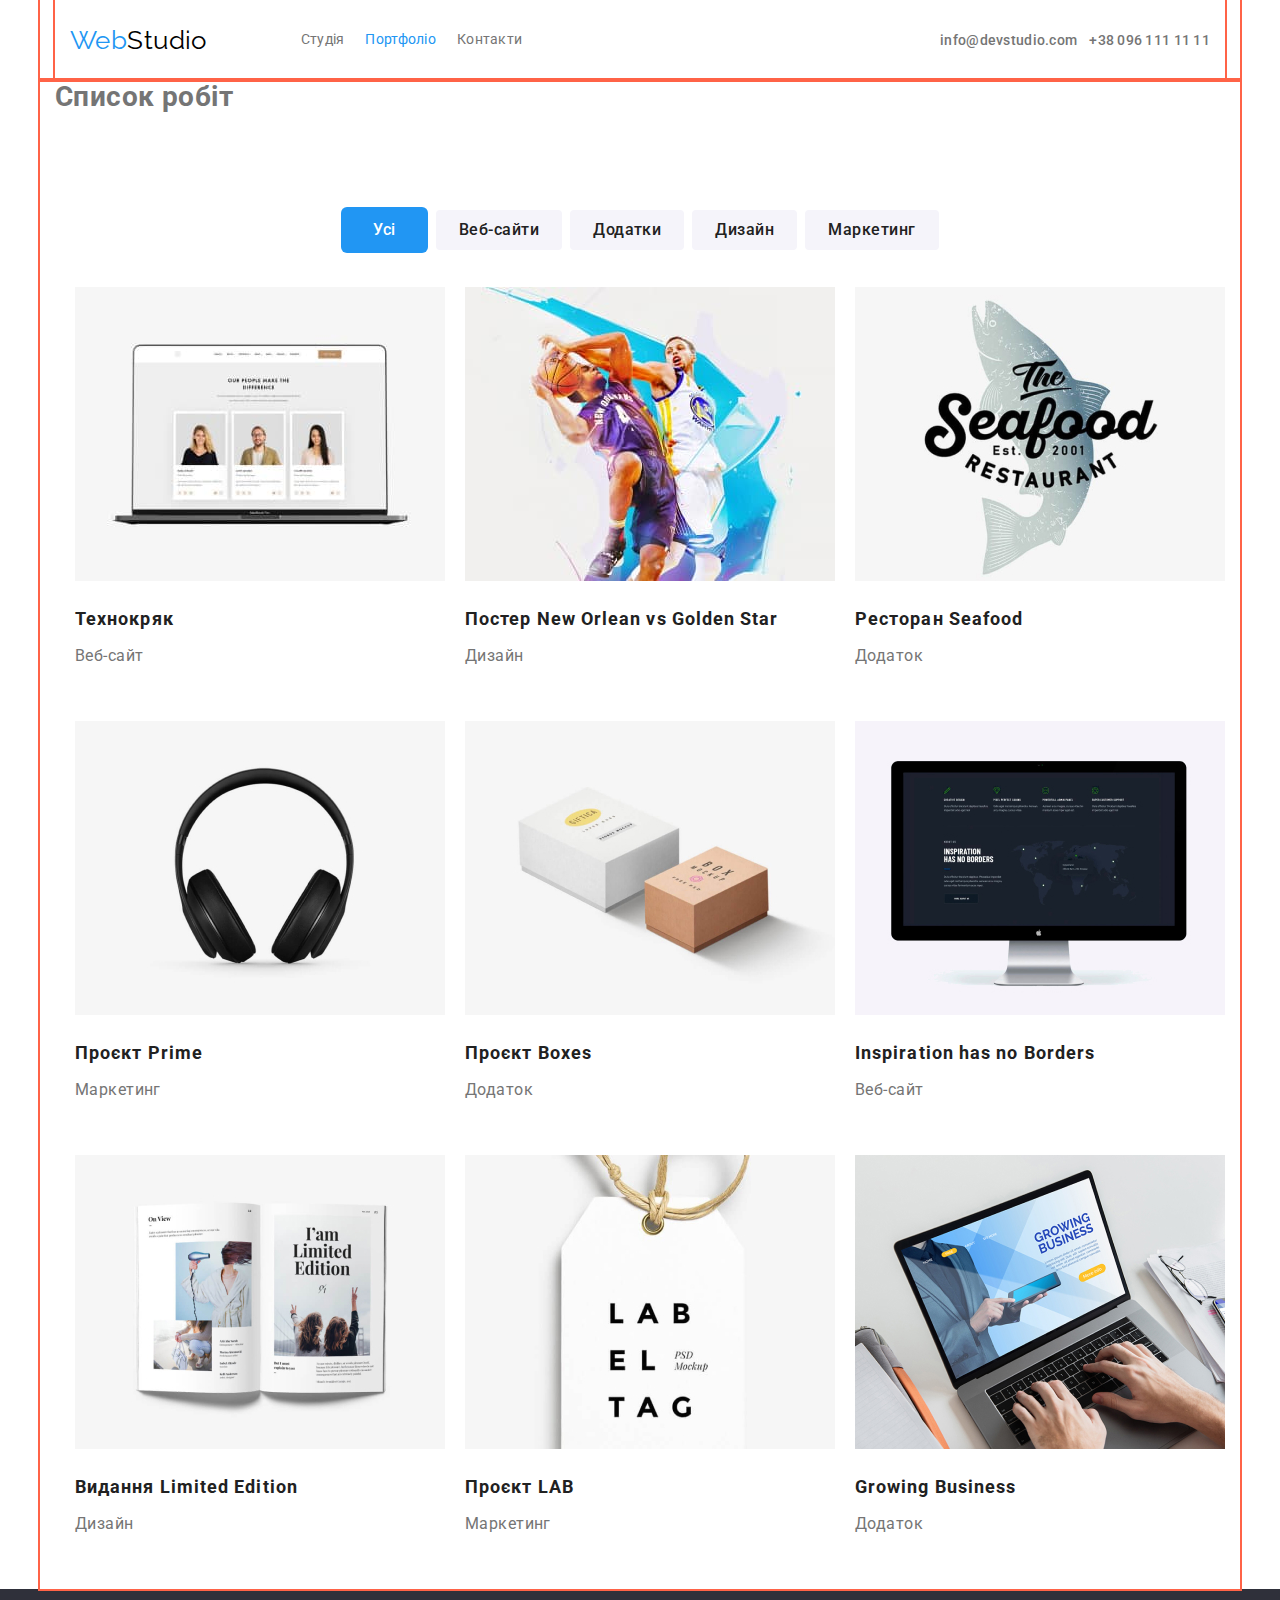
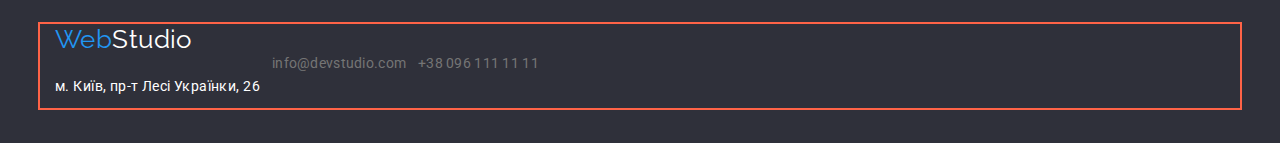
==== portfolio.html @ 96c16e76 "layout" ====
<!DOCTYPE html>
<html lang="uk">
<head>
    <meta charset="UTF-8">
    <meta http-equiv="X-UA-Compatible" content="IE=edge">
    <meta name="viewport" content="width=device-width, initial-scale=1.0">
    <title>Document</title>
    <link href="https://fonts.googleapis.com/css2?family=Raleway:wght@700&family=Roboto:wght@400;500;700;900&display=swap" rel="stylesheet">
    <link rel="stylesheet" href="node_modules/modern-normalize/modern-normalize.css">
    <link rel="stylesheet" href="./styles.css/styles.css">
</head>
<body>
    <header class="page-header"> 
        <div class="container contact-site">
        <nav class="container main-nav">
        <a href="" class="logo"> <span class="logo-part">Web</span>Studio</a>
            <ul class="nav-site list">
                <li class="item"><a href="./index.html" class="link">Студія</a></li>
                <li class="item"> <a href="" class="link current">Портфоліо</a></li>
                <li class="item"> <a href=""class="link">Контакти</a></li>
            </ul>
            <ul class="contact-site list">
                <li class="item"> <a href="mailto:info@devstudio.com" class="link weight">info@devstudio.com</a></li>
                <li class="item"> <a href="tel:+380961111111" class="link weight">+38 096 111 11 11</a></li>
            </ul>
        </nav>
        </div>
     </header>

     <main>
        <section class="gallery">
            <div class="container">
            <h1 class="gallery-list"> Список робіт </h1>
            <nav>
                <ul class="list-button list">
                    <li class="item"> <button type="button" class="button-primery"> Усі </button> </li>
                    <li class="item"> <button type="button" class="button"> Веб-сайти </button> </li>
                    <li class="item"> <button type="button" class="button"> Додатки </button> </li>
                    <li class="item"> <button type="button" class="button"> Дизайн </button> </li>
                    <li class="item"> <button type="button" class="button"> Маркетинг </button> </li>
                </ul>
            </nav>
                
<ul class="portfolio list">
  
    <li class="item">
        <img src="./images/job-1.jpg" alt="Ноутбук з працівниками" width="370" class="image">
    <h2 class="work-list">
        Технокряк
    </h2>
    <p class="gallery-text">
        Веб-сайт
    </p>
    </li>
    <li class="item">
        <img src="./images/job-2.jpg" alt="Баскетболісти" width="370" class="image">
        <h2  class="work-list">
            Постер New Orlean vs Golden Star
        </h2>
        <p class="gallery-text">
            Дизайн
        </p>
    </li>
    <li class="item">
        <img src="./images/job-3.jpg" alt="Логотип ресторану" width="370" class="image">
        <h2 class="work-list">
            Ресторан Seafood
        </h2>
        <p class="gallery-text">
            Додаток
        </p>
    </li>
<li class="item">
    <img src="./images/job-6.jpg" alt="Навушники" width="370" class="image">
    <h2 class="work-list">
        Проєкт Prime
    </h2>
    <p class="gallery-text">
        Маркетинг
    </p>
</li>
    <li class="item">
        <img src="./images/job-4.jpg" alt="Дві коробки" width="370" class="image">
        <h2 class="work-list">
            Проєкт Boxes
        </h2>
        <p class="gallery-text">
            Додаток
        </p>
    </li>
<li class="item">
    <img src="./images/job-5.jpg" alt="Монітор" width="370" class="image">
    <h2 class="work-list">
        Inspiration has no Borders
    </h2>
    <p class="gallery-text">
        Веб-сайт
    </p>
</li>
<li class="item">
    <img src="./images/job-7.jpg" alt="Журнал" width="370" class="image">
    <h2 class="work-list">
        Видання Limited Edition
    </h2>
    <p class="gallery-text">
        Дизайн
    </p>
</li>
<li class="item">
    <img src="./images/job-8.jpg" alt="Надпис на листку" width="370" class="image">
    <h2 class="work-list">
        Проєкт LAB
    </h2>
    <p class="gallery-text">
        Маркетинг
    </p>
</li>
<li class="item">
    <img src="./images/job-9.jpg" alt="Ноутбук" width="370" class="image">
    <h2 class="work-list">
        Growing Business
    </h2>
    <p class="gallery-text">
        Додаток
    </p>
</li>
</ul>
</div>
</section>
     </main>
     <footer class="contact-inform">
        <div class="container">
        <a href="" class="logo"> <span class="logo-part">Web</span><span class="logo-white">Studio</span></a>
        <address class="contact">
           
          <ul class="contact-site list">
            <li class="item adress"> <a href="" class="link-adress">м. Київ, пр-т Лесі Українки, 26</a>
                <li class="item mail"><a href="mailto:info@devstudio.com" class="link">info@devstudio.com</a></li>
            <li class="item"><a href="tel:+380961111111" class="link">+38 096 111 11 11</a></li>
          </ul>
        
        </address>
    </div>
      </footer>
---- styles.css/styles.css ----
html {
    box-sizing: border-box;
}

*,
*::before,
*::after {
    box-sizing: inherit;
}

:root {
    --primary-text-color: #757575;
    --title-text-color:  #212121;
    --accent-color: #2196F3;
    --logo-color:  black;
    --primary-white-color: #FFFFFF;
    --background-color: #2F303A;
    --button-start-color: #F5F4FA;

}

body {
    background-color: var(--primary-white-color);
    color: var(--primary-text-color);
    font-family: Roboto, sans-serif;
    letter-spacing:0.03em;
    font-size: 14px;
    margin: 0;
    
}


.container {
    width: 1200px;
    outline: 2px solid tomato;
    margin-left: auto;
    margin-right: auto;
    padding-left: 15px;
    padding-right: 15px;
}



.logo {
    color: var(--logo-color);
    font-family: Raleway, cursive;
    font-style: bold;
    font-size: 26px;
    line-height: 1.19;
    text-decoration: none;
    
    
}




.list {
list-style: none;
padding: 0;
margin: 0;
}

.main-nav {
    display: flex;
    align-items: center;
}
.nav-site {
    display: flex;
}

.nav-site .item {
margin-left: 94px;
margin-right: 9px;
}

.nav-site .item:last-child {
    margin-right: 0px;
}

.nav-site .link {
display: block;
 color: var(--title-text-color);
font-weight: 500;
line-height: 1.14;
letter-spacing: 0.02em;
text-decoration: none;
padding-top: 32px;
padding-bottom: 32px;
}
.nav-site .link.current {
    color: var(--accent-color);
    
}



.contact-site {
    margin-left: auto;
    display: flex;

}

.contact-site .item + .item {
    margin-left: 12px;
}


.contact-site .link {
    color: var(--primary-text-color);
    font-weight: normal;
    font-style:normal;
line-height: 1.14;
letter-spacing: 0.02em;
text-decoration: none;
}
.contact-site .link.weight {
    font-weight: 500;
}

.link:hover ,
.link:focus  {
    color: var(--accent-color);
}



.logo-part {
    color: var(--accent-color);
}
.section-title {
    margin-top: 0;
    margin-bottom: 94px;
    color: var(--title-text-color);
    font-weight: 700;
    font-size: 36px;
    line-height: 1.17;
text-align: center;
}


.title {
    margin-bottom: 10;
    margin-top: 0;
}
.title-text {
    margin-top: 0;
    margin-bottom: 94;
    
}

.hero {
    background-color: var(--background-color);
    padding-top: 200px;
    padding-bottom: 200px;
    text-align: center;
}
.hero-title {
    margin-top: 0;
    margin-bottom: 30px;
    margin-left: auto;
    margin-right: auto;
    width: 696px;
    color: var(--primary-white-color); 
    text-transform: uppercase;
    font-weight: 900;
    font-size: 44px;
    line-height: 1.36;
letter-spacing: 0.06em;

}

.section-title {
    padding-top: 96px;
}

.feature-list {
    display: flex;
}

.feature-list .item {
    margin-left: 30px;
}

.feature-list .item:last-child {
    margin-left: 0px;
}

.feature-list .title {
 color: var(--title-text-color);
 font-weight: 700;
 line-height: 1.14;
 font-size: 14px;
 width: 270px;
}
.feature-list .title-text {
    line-height: 1.71;
}

.stuff-list {
    display: flex;
    padding-bottom: 94px;
}

.stuff-list .item {
margin-left: 30px;
}

.stuff-list .item:first-child {
    margin-left: 0px;
}





.stuff-list .title {
    color: var(--title-text-color);
    font-weight: 500;
    font-size: 16px;
    line-height: 1.12;
    text-align: center;

}
.stuff-list .title-text {
    
    font-size: 16px;
    line-height: 1.12;  
    text-align: center;
     
}

.section.no-padding {
    padding-top: 0;
    padding-bottom: 0;
}

.button {
    font-family: inherit;
    cursor: pointer;
    letter-spacing: 0.03em;
    color: var(--title-text-color);
    background-color: var(--button-start-color);
    font-weight: 500;
    font-size: 16px;
     line-height: 1.63;
    border: 1px solid transparent;
    border-radius: 4px;
        padding: 6px 22px;
}

.button-primery {
    font-family: inherit;
        cursor: pointer;
        letter-spacing: 0.03em;
        color: var(--primary-white-color);
        background-color: var(--accent-color);
        font-weight: 500;
        font-size: 16px;
        line-height: 1.63;
        border-radius: 6px;
        padding: 10px 32px;
        border: 1px var(--accent-color);
        text-align: center;
}

.button:hover ,
.button:focus {
    color: var(--primary-white-color);
    background-color: var(--accent-color);
}

.contact-site .link-adress {
    color: var(--primary-white-color);
    line-height: 1.71;
    text-decoration: none;
    font-style: normal;
    font-weight: normal;
}

.contact-inform {
    background-color: var(--background-color);
    padding-top: 35px;
    padding-bottom: 35px;
}
.contact-inform .logo-white {
    color: var(--primary-white-color);
    text-decoration: none;
}

/*  portfolio */

.gallery .work-list {
    color: var(--title-text-color);
    font-weight: 700;
    font-size: 18px;
    line-height: 2;
    letter-spacing: 0.06em;
    }

.gallery .gallery-text {
    font-size: 16px;
    line-height: 1.87;
}

.gallery-list,
.work-list,
.gallery-text {
    margin-top: 0;
    margin-bottom: 94px;
}

.image {
    margin-bottom: 20px;
    display: block;
    max-width: 100%;
    height: auto;
}

.work-list {
    margin-bottom: 4px;
    display: flex;
    
}

.work-list .item {
    margin-left: 30px;
}

.work-list .item:first-child {
margin-left: 0px;    
}

.list-button {
    display: flex;
   justify-content: center;
   align-items: center;
   margin-bottom: 34px;
}

.list-button .item {
    margin-left: 8px;
}

.list-button .item:first-child {
    margin-left: 0px;
}
.gallery-text {
    margin-bottom: 50px;
}

.portfolio {
    display: flex;
    flex-wrap: wrap;
    
}
.portfolio .item {
    margin-left: 20px;
}

.portfolio .item:first-child(3n) {
    margin-left: 0px;
}
.contact-site .item.adress {
    margin-bottom: 9px;
    margin-top: 20px;
}
.contact-site .item.mail {
    margin-bottom: 9px;
} 

.stuff-list .item {
    border: 1px solid #757575;
    border-radius: 4px;
}
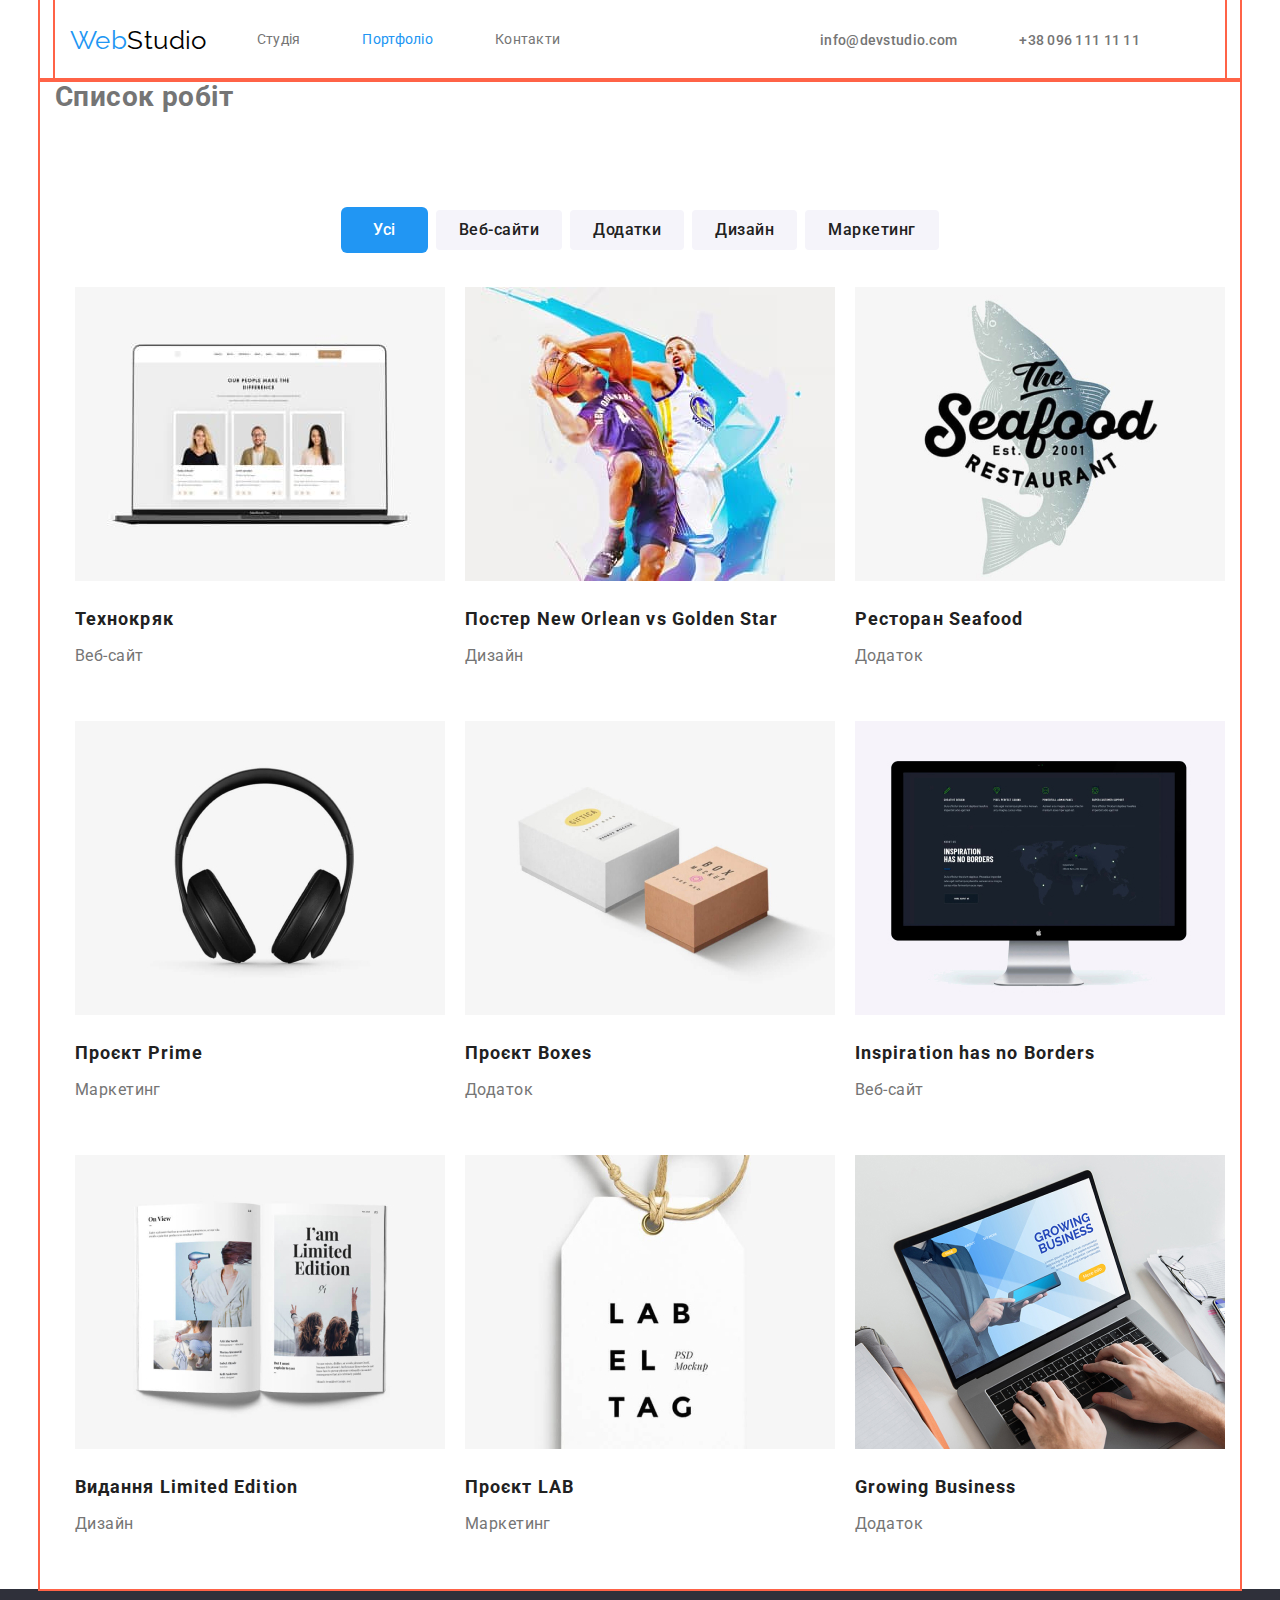
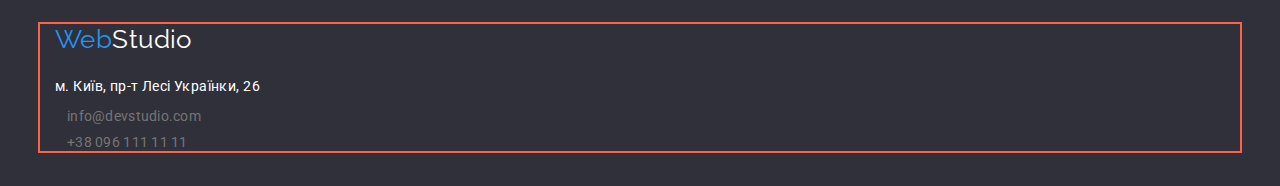
==== commit ef1350f3: "add components for header" ====
--- a/portfolio.html
+++ b/portfolio.html
@@ -19,7 +19,7 @@
                 <li class="item"> <a href="" class="link current">Портфоліо</a></li>
                 <li class="item"> <a href=""class="link">Контакти</a></li>
             </ul>
-            <ul class="contact-site list">
+            <ul class="contact-site item list">
                 <li class="item"> <a href="mailto:info@devstudio.com" class="link weight">info@devstudio.com</a></li>
                 <li class="item"> <a href="tel:+380961111111" class="link weight">+38 096 111 11 11</a></li>
             </ul>
--- a/styles.css/styles.css
+++ b/styles.css/styles.css
@@ -70,12 +70,13 @@
 }
 
 .nav-site .item {
-margin-left: 94px;
-margin-right: 9px;
+margin-left: 50px;
+margin-right: 50px;
 }
 
 .nav-site .item:last-child {
     margin-right: 0px;
+    margin-left: 0px;
 }
 
 .nav-site .link {
@@ -93,12 +94,20 @@
     
 }
 
-
+.container.contact-site {
+    display: flex;
+}
 
 .contact-site {
-    margin-left: auto;
-    display: flex;
-
+    margin: auto;
+}
+
+.contact-site.item {
+    display: flex;
+    margin-right: 20px;
+}
+.contact-site.item .item {
+    margin-right: 50px;
 }
 
 .contact-site .item + .item {
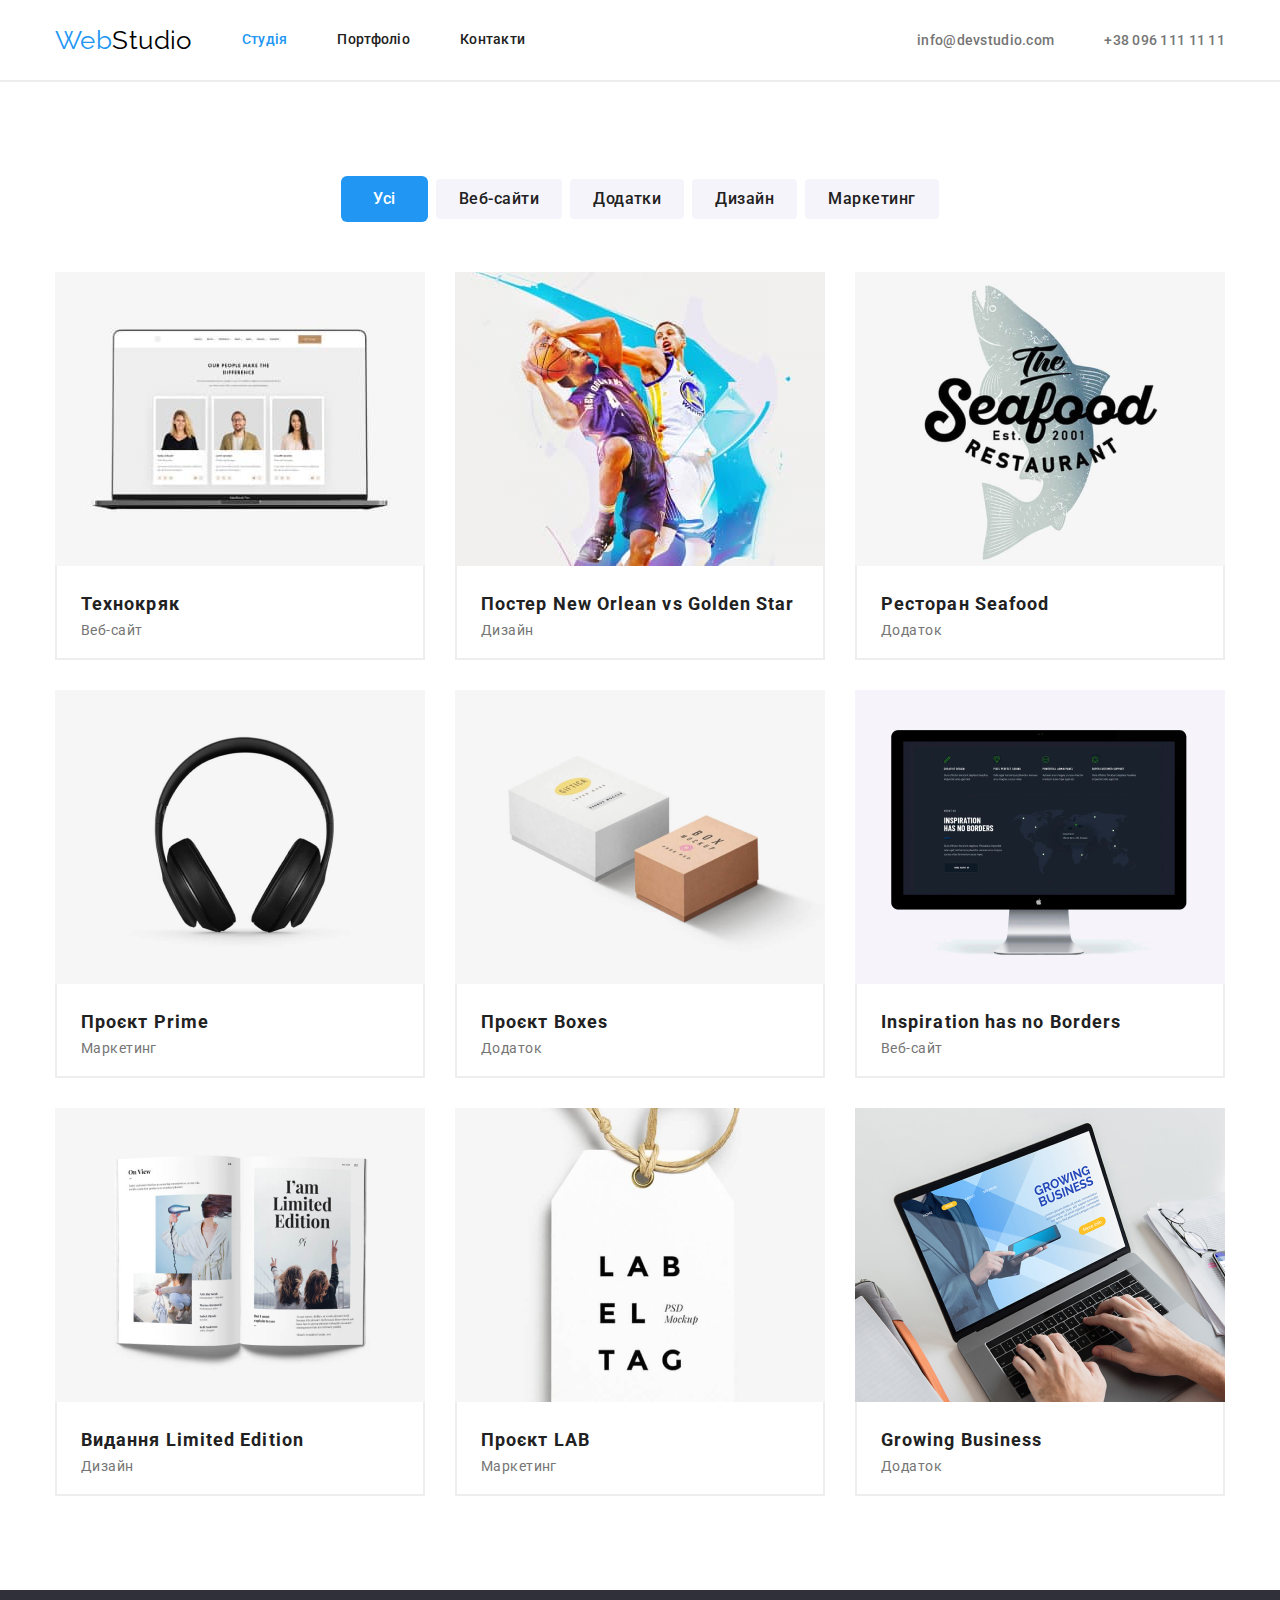
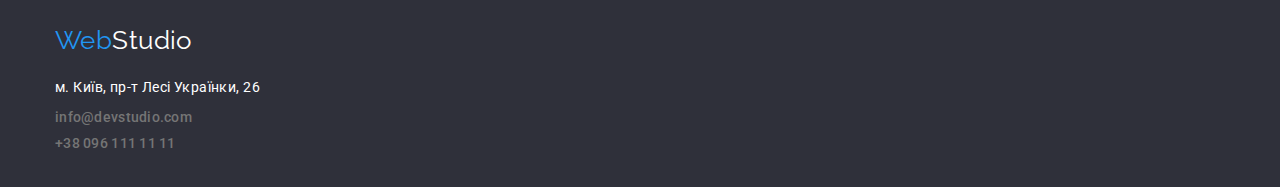
==== commit abcc8d76: "made correctoins" ====
--- a/portfolio.html
+++ b/portfolio.html
@@ -12,117 +12,135 @@
 <body>
     <header class="page-header"> 
         <div class="container contact-site">
-        <nav class="container main-nav">
+        <nav class="main-nav">
         <a href="" class="logo"> <span class="logo-part">Web</span>Studio</a>
             <ul class="nav-site list">
-                <li class="item"><a href="./index.html" class="link">Студія</a></li>
-                <li class="item"> <a href="" class="link current">Портфоліо</a></li>
+                <li class="item"><a href="./index.html" class="link current">Студія</a></li>
+                <li class="item"> <a href="./portfolio.html" class="link">Портфоліо</a></li>
                 <li class="item"> <a href=""class="link">Контакти</a></li>
             </ul>
+        </nav>
             <ul class="contact-site item list">
                 <li class="item"> <a href="mailto:info@devstudio.com" class="link weight">info@devstudio.com</a></li>
                 <li class="item"> <a href="tel:+380961111111" class="link weight">+38 096 111 11 11</a></li>
             </ul>
-        </nav>
         </div>
      </header>
 
      <main>
-        <section class="gallery">
+        <section class="section">
             <div class="container">
-            <h1 class="gallery-list"> Список робіт </h1>
-            <nav>
+            <h1 class="gallery-list-hidden"> Список робіт </h1>
                 <ul class="list-button list">
-                    <li class="item"> <button type="button" class="button-primery"> Усі </button> </li>
+                    <li class="item"> <button type="button" class="button-primery-one"> Усі </button> </li>
                     <li class="item"> <button type="button" class="button"> Веб-сайти </button> </li>
                     <li class="item"> <button type="button" class="button"> Додатки </button> </li>
                     <li class="item"> <button type="button" class="button"> Дизайн </button> </li>
                     <li class="item"> <button type="button" class="button"> Маркетинг </button> </li>
                 </ul>
-            </nav>
+        
                 
 <ul class="portfolio list">
   
     <li class="item">
         <img src="./images/job-1.jpg" alt="Ноутбук з працівниками" width="370" class="image">
-    <h2 class="work-list">
+    <div class="box-list-portfolio">
+        <h2 class="work-list">
         Технокряк
     </h2>
     <p class="gallery-text">
         Веб-сайт
     </p>
+</div>
     </li>
     <li class="item">
         <img src="./images/job-2.jpg" alt="Баскетболісти" width="370" class="image">
+        <div class="box-list-portfolio">
         <h2  class="work-list">
             Постер New Orlean vs Golden Star
         </h2>
         <p class="gallery-text">
             Дизайн
         </p>
+        <div>
     </li>
     <li class="item">
         <img src="./images/job-3.jpg" alt="Логотип ресторану" width="370" class="image">
+        <div class="box-list-portfolio">
         <h2 class="work-list">
             Ресторан Seafood
         </h2>
         <p class="gallery-text">
             Додаток
         </p>
+    </div>
     </li>
 <li class="item">
     <img src="./images/job-6.jpg" alt="Навушники" width="370" class="image">
+    <div class="box-list-portfolio">
     <h2 class="work-list">
         Проєкт Prime
     </h2>
     <p class="gallery-text">
         Маркетинг
     </p>
+</div>
 </li>
     <li class="item">
         <img src="./images/job-4.jpg" alt="Дві коробки" width="370" class="image">
+        <div class="box-list-portfolio">
         <h2 class="work-list">
             Проєкт Boxes
         </h2>
         <p class="gallery-text">
             Додаток
         </p>
+    </div>
     </li>
 <li class="item">
     <img src="./images/job-5.jpg" alt="Монітор" width="370" class="image">
+    <div class="box-list-portfolio">
     <h2 class="work-list">
         Inspiration has no Borders
     </h2>
     <p class="gallery-text">
         Веб-сайт
     </p>
+
+</div>
 </li>
 <li class="item">
     <img src="./images/job-7.jpg" alt="Журнал" width="370" class="image">
+    <div class="box-list-portfolio">   
     <h2 class="work-list">
         Видання Limited Edition
     </h2>
     <p class="gallery-text">
         Дизайн
     </p>
+</div>
 </li>
 <li class="item">
     <img src="./images/job-8.jpg" alt="Надпис на листку" width="370" class="image">
+    <div class="box-list-portfolio">
     <h2 class="work-list">
         Проєкт LAB
     </h2>
     <p class="gallery-text">
         Маркетинг
     </p>
+</div>
 </li>
 <li class="item">
     <img src="./images/job-9.jpg" alt="Ноутбук" width="370" class="image">
+    <div class="box-list-portfolio">
     <h2 class="work-list">
         Growing Business
     </h2>
     <p class="gallery-text">
         Додаток
     </p>
+</div>
 </li>
 </ul>
 </div>
@@ -134,9 +152,9 @@
         <address class="contact">
            
           <ul class="contact-site list">
-            <li class="item adress"> <a href="" class="link-adress">м. Київ, пр-т Лесі Українки, 26</a>
-                <li class="item mail"><a href="mailto:info@devstudio.com" class="link">info@devstudio.com</a></li>
-            <li class="item"><a href="tel:+380961111111" class="link">+38 096 111 11 11</a></li>
+            <li class="item-street"> <a href="" class="link-adress">м. Київ, пр-т Лесі Українки, 26</a>
+                <li class="item-mail"><a href="mailto:info@devstudio.com" class="link weight">info@devstudio.com</a></li>
+            <li class="item"><a href="tel:+380961111111" class="link weight">+38 096 111 11 11</a></li>
           </ul>
         
         </address>
--- a/styles.css/styles.css
+++ b/styles.css/styles.css
@@ -32,11 +32,11 @@
 
 .container {
     width: 1200px;
-    outline: 2px solid tomato;
     margin-left: auto;
     margin-right: auto;
     padding-left: 15px;
     padding-right: 15px;
+   
 }
 
 
@@ -48,8 +48,7 @@
     font-size: 26px;
     line-height: 1.19;
     text-decoration: none;
-    
-    
+
 }
 
 
@@ -61,16 +60,31 @@
 margin: 0;
 }
 
+h1,
+h2,
+h3,
+h4,
+h5,
+h6,
+p {
+    margin: 0px;
+}
+
+
+.nav-site {
+    display: flex;
+   margin-left: 50px;
+   
+}
+
 .main-nav {
     display: flex;
     align-items: center;
 }
-.nav-site {
-    display: flex;
-}
+
+
 
 .nav-site .item {
-margin-left: 50px;
 margin-right: 50px;
 }
 
@@ -79,23 +93,34 @@
     margin-left: 0px;
 }
 
+.contact-site.item .item:last-child {
+    margin-right: 0px;
+}
+
+.contact-site.item:last-child {
+    margin-right: 0px;
+}
+
 .nav-site .link {
 display: block;
- color: var(--title-text-color);
-font-weight: 500;
+font-weight: medium;
 line-height: 1.14;
 letter-spacing: 0.02em;
 text-decoration: none;
 padding-top: 32px;
 padding-bottom: 32px;
 }
+
+
+
 .nav-site .link.current {
-    color: var(--accent-color);
-    
-}
+    color: var(--accent-color);  
+}
+
 
 .container.contact-site {
     display: flex;
+    align-items: center;
 }
 
 .contact-site {
@@ -104,27 +129,29 @@
 
 .contact-site.item {
     display: flex;
-    margin-right: 20px;
-}
+    margin-left: auto;
+}
+
 .contact-site.item .item {
     margin-right: 50px;
 }
 
-.contact-site .item + .item {
-    margin-left: 12px;
-}
+
 
 
 .contact-site .link {
-    color: var(--primary-text-color);
-    font-weight: normal;
+    color: var(--title-text-color);
+    font-weight: 500;
     font-style:normal;
 line-height: 1.14;
 letter-spacing: 0.02em;
 text-decoration: none;
 }
+
+
 .contact-site .link.weight {
     font-weight: 500;
+    color: var(--primary-text-color);
 }
 
 .link:hover ,
@@ -137,24 +164,52 @@
 .logo-part {
     color: var(--accent-color);
 }
+
+.section {
+    padding-top: 94px;
+    padding-bottom: 94px;
+}
+
 .section-title {
     margin-top: 0;
-    margin-bottom: 94px;
+    margin-bottom: 50px;
     color: var(--title-text-color);
     font-weight: 700;
     font-size: 36px;
     line-height: 1.17;
 text-align: center;
 }
-
+ .section-title-hidden {
+        position: absolute;
+        width: 1px;
+        height: 1px;
+        margin: -1px;
+        border: 0;
+        padding: 0;
+        
+        white-space: nowrap;
+        clip-path: inset(100%);
+        clip: rect(0 0 0 0);
+        overflow: hidden;
+    color: var(--title-text-color);
+    font-weight: 700;
+    font-size: 36px;
+    line-height: 1.17;
+text-align: center;
+}
+
+
+ .page-header {
+    border-bottom: 2px solid #ECECEC;
+ }
 
 .title {
-    margin-bottom: 10;
+    margin-bottom: 10px;
     margin-top: 0;
 }
 .title-text {
     margin-top: 0;
-    margin-bottom: 94;
+    
     
 }
 
@@ -179,9 +234,6 @@
 
 }
 
-.section-title {
-    padding-top: 96px;
-}
 
 .feature-list {
     display: flex;
@@ -191,7 +243,7 @@
     margin-left: 30px;
 }
 
-.feature-list .item:last-child {
+.feature-list .item:first-child {
     margin-left: 0px;
 }
 
@@ -208,7 +260,6 @@
 
 .stuff-list {
     display: flex;
-    padding-bottom: 94px;
 }
 
 .stuff-list .item {
@@ -219,7 +270,10 @@
     margin-left: 0px;
 }
 
-
+.section.stuff {
+    background-color: var(--button-start-color);
+    
+}
 
 
 
@@ -271,6 +325,23 @@
         padding: 10px 32px;
         border: 1px var(--accent-color);
         text-align: center;
+        min-width: 216px;
+}
+
+.button-primery-one {
+    font-family: inherit;
+        cursor: pointer;
+        letter-spacing: 0.03em;
+        color: var(--primary-white-color);
+        background-color: var(--accent-color);
+        font-weight: 500;
+        font-size: 16px;
+        line-height: 1.63;
+        border-radius: 6px;
+        padding: 10px 32px;
+        border: 1px var(--accent-color);
+        text-align: center;
+       
 }
 
 .button:hover ,
@@ -278,6 +349,16 @@
     color: var(--primary-white-color);
     background-color: var(--accent-color);
 }
+
+.button-primery:hover ,
+.button-primery:focus {
+    color: var(--title-text-color);
+    background-color: var(--primary-white-color);
+}
+
+.contact {
+    margin-top: 20px;
+} 
 
 .contact-site .link-adress {
     color: var(--primary-white-color);
@@ -297,6 +378,8 @@
     text-decoration: none;
 }
 
+
+
 /*  portfolio */
 
 .gallery .work-list {
@@ -312,24 +395,40 @@
     line-height: 1.87;
 }
 
+.gallery-list-hidden {
+        position: absolute;
+        width: 1px;
+        height: 1px;
+        margin: -1px;
+        border: 0;
+        padding: 0;
+        
+        white-space: nowrap;
+        clip-path: inset(100%);
+        clip: rect(0 0 0 0);
+        overflow: hidden;
+      
+}
+
 .gallery-list,
 .work-list,
 .gallery-text {
     margin-top: 0;
-    margin-bottom: 94px;
 }
 
 .image {
-    margin-bottom: 20px;
     display: block;
     max-width: 100%;
     height: auto;
 }
 
 .work-list {
-    margin-bottom: 4px;
-    display: flex;
-    
+    display: flex;
+    color: var(--title-text-color);
+    font-weight: 700;
+    font-size: 18px;
+    line-height: 2;
+    letter-spacing: 0.06em;
 }
 
 .work-list .item {
@@ -344,7 +443,7 @@
     display: flex;
    justify-content: center;
    align-items: center;
-   margin-bottom: 34px;
+   margin-bottom: 50px;
 }
 
 .list-button .item {
@@ -354,31 +453,43 @@
 .list-button .item:first-child {
     margin-left: 0px;
 }
-.gallery-text {
-    margin-bottom: 50px;
-}
+
 
 .portfolio {
     display: flex;
     flex-wrap: wrap;
-    
-}
-.portfolio .item {
-    margin-left: 20px;
-}
-
-.portfolio .item:first-child(3n) {
-    margin-left: 0px;
-}
-.contact-site .item.adress {
+    gap: 30px;
+}
+
+
+
+
+ .box-list {
+border-bottom: 2px solid #EEEEEE;
+border-left:  2px solid #EEEEEE;
+border-right:  2px solid #EEEEEE;
+padding-left: 50px;
+padding-top: 30px;
+padding-right: 50px;
+padding-bottom: 30px;
+background-color: var(--primary-white-color);
+}
+
+.box-list-portfolio {
+ border-bottom: 2px solid #EEEEEE;
+border-left:  2px solid #EEEEEE;
+border-right:  2px solid #EEEEEE;
+padding-left: 24px;
+padding-right: 24px;
+padding-top: 20px;
+padding-bottom: 20px;
+}
+
+.contact-site .item-street {
     margin-bottom: 9px;
-    margin-top: 20px;
-}
-.contact-site .item.mail {
+}
+
+.contact-site .item-mail {
     margin-bottom: 9px;
-} 
-
-.stuff-list .item {
-    border: 1px solid #757575;
-    border-radius: 4px;
-}+}
+ 
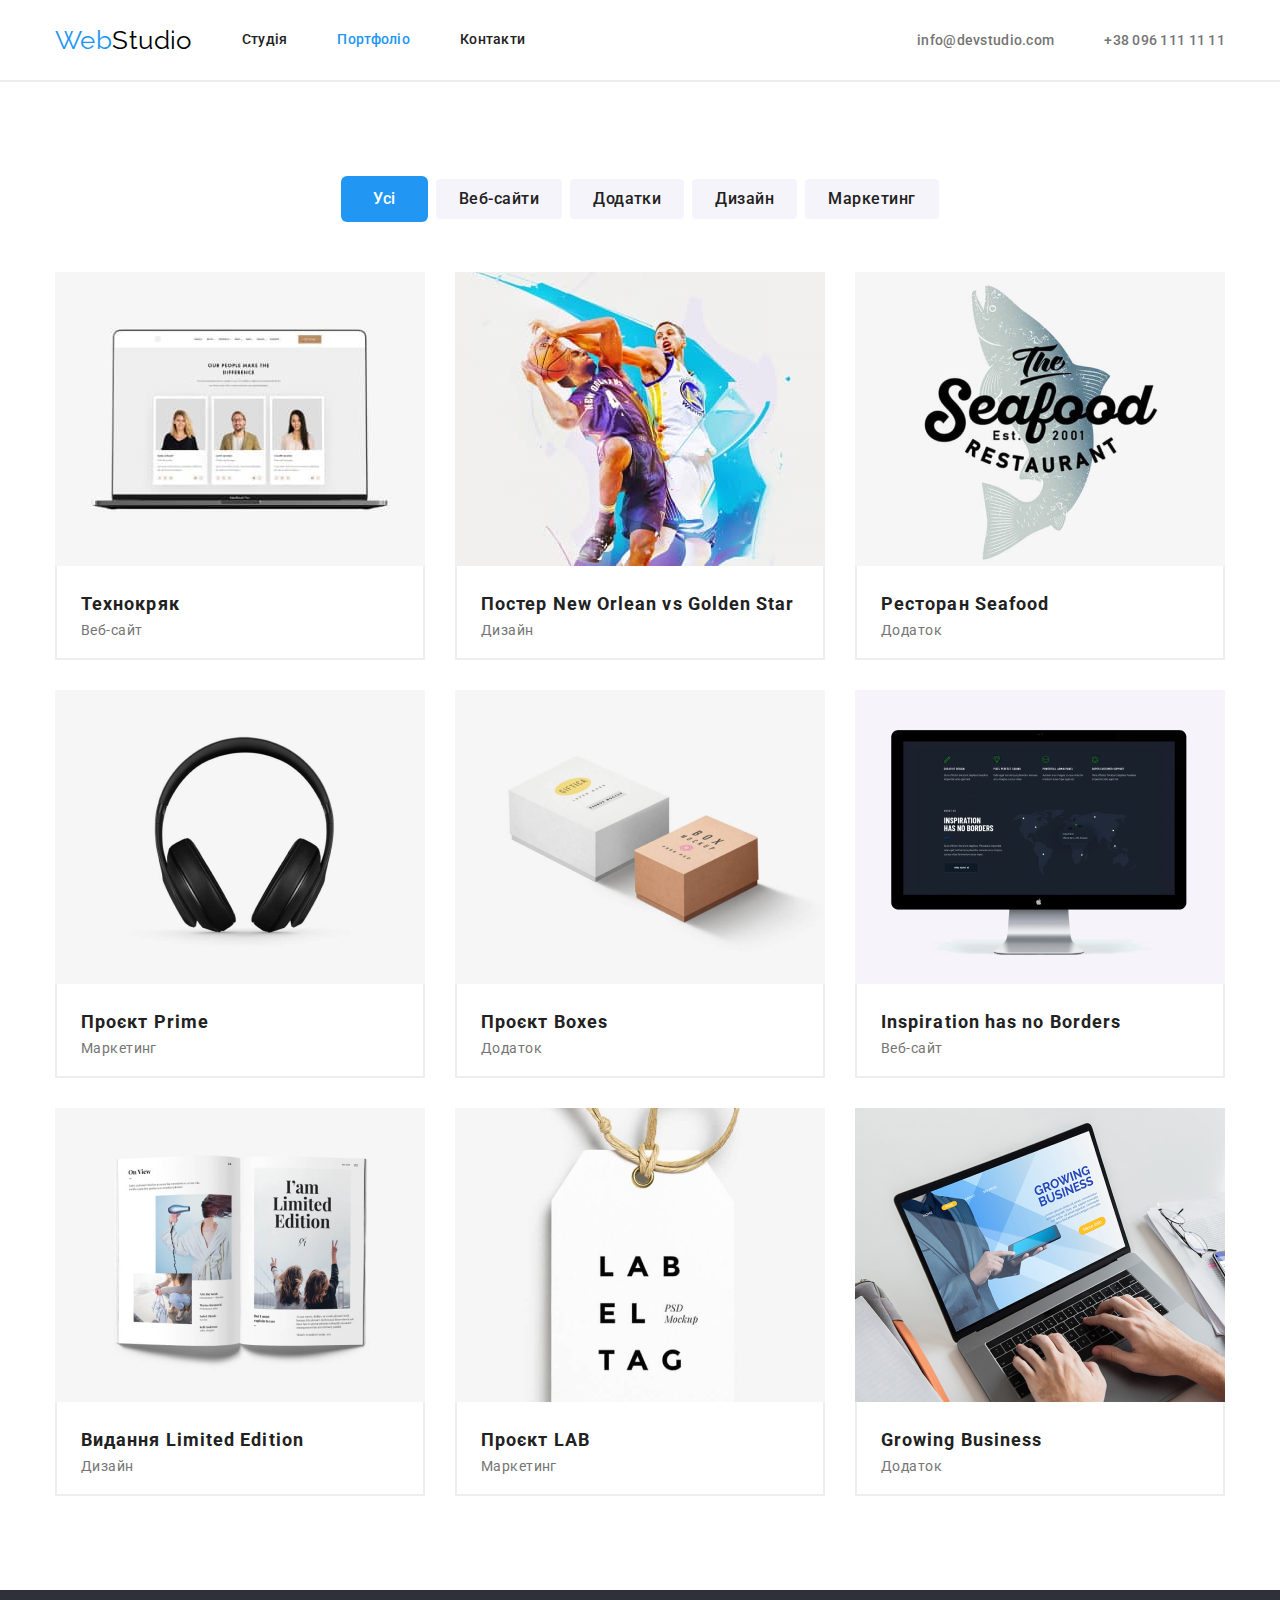
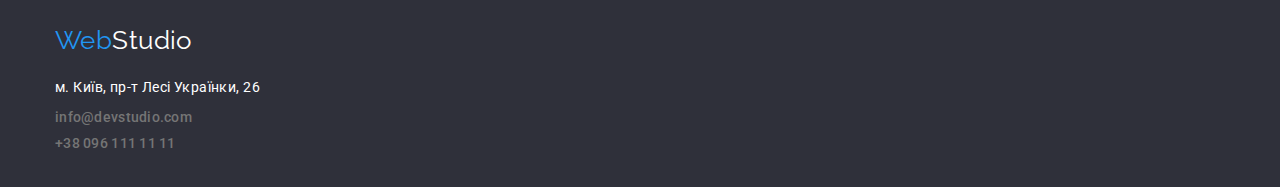
==== commit 3c06c97e: "added minimal corrections" ====
--- a/portfolio.html
+++ b/portfolio.html
@@ -15,8 +15,8 @@
         <nav class="main-nav">
         <a href="" class="logo"> <span class="logo-part">Web</span>Studio</a>
             <ul class="nav-site list">
-                <li class="item"><a href="./index.html" class="link current">Студія</a></li>
-                <li class="item"> <a href="./portfolio.html" class="link">Портфоліо</a></li>
+                <li class="item"><a href="./index.html" class="link">Студія</a></li>
+                <li class="item"> <a href="./portfolio.html" class="link current">Портфоліо</a></li>
                 <li class="item"> <a href=""class="link">Контакти</a></li>
             </ul>
         </nav>
